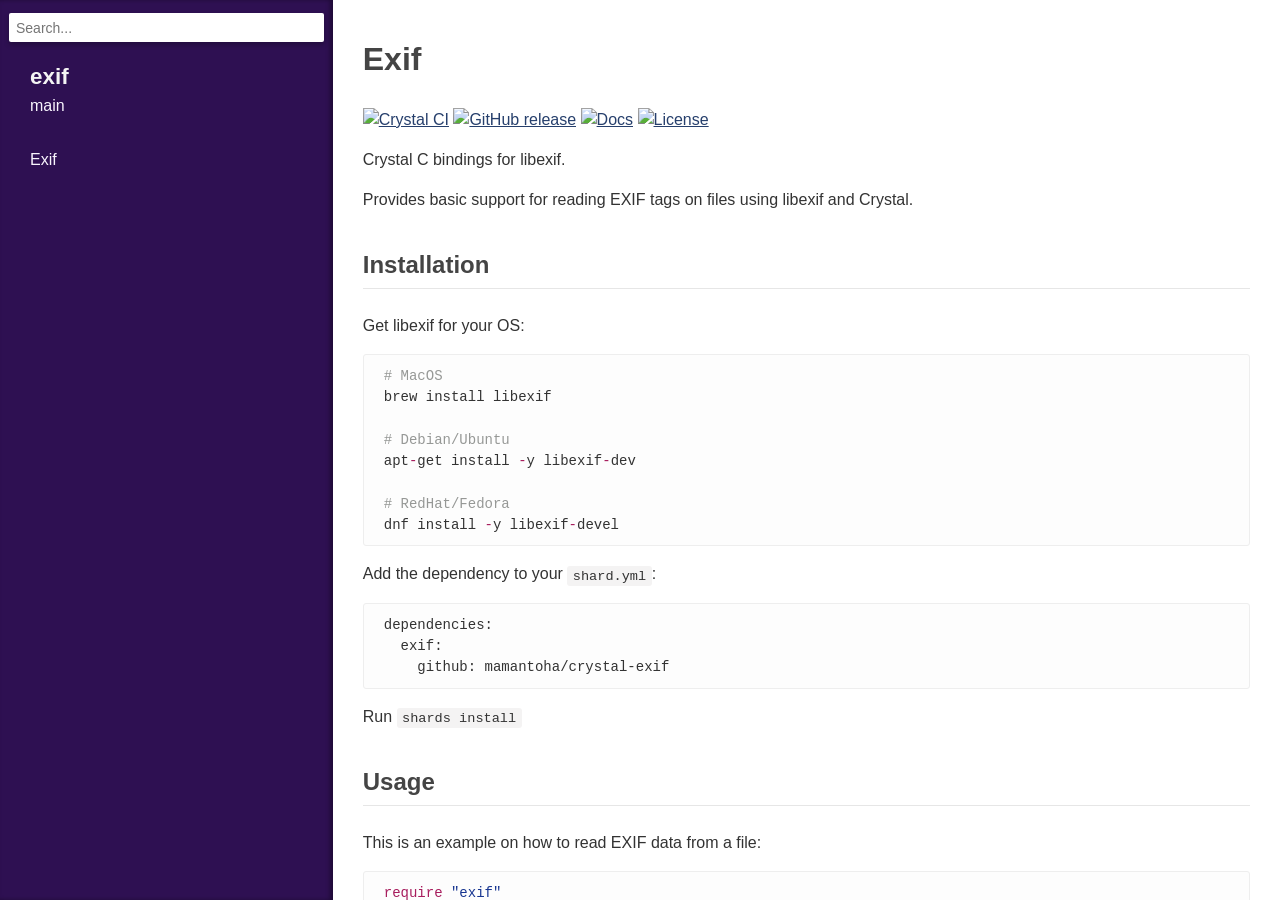
==== index.html @ 5e1f8dce "Deploy to GitHub pages" ====
<!DOCTYPE html>
<html lang="en">
<head>
  <meta charset="utf-8" />
<meta http-equiv="X-UA-Compatible" content="IE=edge">
<meta name="generator" content="Crystal Docs 1.4.1">
<meta name="crystal_docs.project_version" content="main">
<meta name="crystal_docs.project_name" content="exif">



<link href="css/style.css" rel="stylesheet" type="text/css" />
<script type="text/javascript" src="js/doc.js"></script>

  <meta name="repository-name" content="exif">
  <title>exif main</title>
  <script type="text/javascript">
  CrystalDocs.base_path = "";
  </script>
</head>
<body>

<svg class="hidden">
  <symbol id="octicon-link" viewBox="0 0 16 16">
    <path fill-rule="evenodd" d="M4 9h1v1H4c-1.5 0-3-1.69-3-3.5S2.55 3 4 3h4c1.45 0 3 1.69 3 3.5 0 1.41-.91 2.72-2 3.25V8.59c.58-.45 1-1.27 1-2.09C10 5.22 8.98 4 8 4H4c-.98 0-2 1.22-2 2.5S3 9 4 9zm9-3h-1v1h1c1 0 2 1.22 2 2.5S13.98 12 13 12H9c-.98 0-2-1.22-2-2.5 0-.83.42-1.64 1-2.09V6.25c-1.09.53-2 1.84-2 3.25C6 11.31 7.55 13 9 13h4c1.45 0 3-1.69 3-3.5S14.5 6 13 6z"></path>
  </symbol>
</svg>
<div class="sidebar">
  <div class="sidebar-header">
    <div class="search-box">
      <input type="search" class="search-input" placeholder="Search..." spellcheck="false" aria-label="Search">
    </div>

    <div class="project-summary">
      <h1 class="project-name">
        <a href="index.html">
          exif
        </a>
      </h1>

      <span class="project-version">
        main
      </span>
    </div>
  </div>

  <div class="search-results hidden">
    <ul class="search-list"></ul>
  </div>

  <div class="types-list">
    <ul>
  
  <li class=" " data-id="exif/Exif" data-name="exif">
      <a href="Exif.html">Exif</a>
      
    </li>
  
</ul>

  </div>
</div>


<div class="main-content">
<h1><a id="exif" class="anchor" href="#exif">  <svg class="octicon-link" aria-hidden="true">
    <use href="#octicon-link"/>
  </svg>
</a>Exif</h1>
<p><a href="https://github.com/mamantoha/crystal-exif/actions/workflows/crystal.yml"><img src="https://github.com/mamantoha/crystal-exif/actions/workflows/crystal.yml/badge.svg" alt="Crystal CI" /></a>
<a href="https://github.com/mamantoha/crystal-exif/releases"><img src="https://img.shields.io/github/release/mamantoha/crystal-exif.svg" alt="GitHub release" /></a>
<a href="https://mamantoha.github.io/crystal-exif/"><img src="https://img.shields.io/badge/docs-available-brightgreen.svg" alt="Docs" /></a>
<a href="https://github.com/mamantoha/crystal-exif/blob/master/LICENSE"><img src="https://img.shields.io/github/license/mamantoha/crystal-exif.svg" alt="License" /></a></p>
<p>Crystal C bindings for libexif.</p>
<p>Provides basic support for reading EXIF tags on files using libexif and Crystal.</p>
<h2><a id="installation" class="anchor" href="#installation">
  <svg class="octicon-link" aria-hidden="true">
    <use href="#octicon-link"/>
  </svg>
</a>Installation</h2>
<p>Get libexif for your OS:</p>
<pre><code class="language-crystal"><span class="c"># MacOS</span>
brew install libexif

<span class="c"># Debian/Ubuntu</span>
apt<span class="o">-</span>get install <span class="o">-</span>y libexif<span class="o">-</span>dev

<span class="c"># RedHat/Fedora</span>
dnf install <span class="o">-</span>y libexif<span class="o">-</span>devel</code></pre>
<p>Add the dependency to your <code>shard.yml</code>:</p>
<pre><code class="language-yaml">dependencies:
  exif:
    github: mamantoha/crystal-exif</code></pre>
<p>Run <code>shards install</code></p>
<h2><a id="usage" class="anchor" href="#usage">
  <svg class="octicon-link" aria-hidden="true">
    <use href="#octicon-link"/>
  </svg>
</a>Usage</h2>
<p>This is an example on how to read EXIF data from a file:</p>
<pre><code class="language-crystal"><span class="k">require</span> <span class="s">&quot;exif&quot;</span></code></pre>
<p><img src="https://raw.githubusercontent.com/mamantoha/crystal-exif/main/spec/fixtures/metadata_test.jpg" alt="metadata_test.jpg" /></p>
<p>The image is taken from <a href="https://github.com/ianare/exif-samples">exif-samples</a> repository.</p>
<h3><a id="load-exif-data-from-a-jpeg-file" class="anchor" href="#load-exif-data-from-a-jpeg-file">
  <svg class="octicon-link" aria-hidden="true">
    <use href="#octicon-link"/>
  </svg>
</a>Load EXIF data from a JPEG file</h3>
<pre><code class="language-crystal">file <span class="o">=</span> <span class="t">File</span>.open(<span class="s">&quot;metadata_test.jpg&quot;</span>)
exif <span class="o">=</span> <span class="t">Exif</span>.<span class="k">new</span>(file)
exif.data</code></pre>
<pre><code class="language-crystal">{<span class="s">&quot;compression&quot;</span> =&gt; <span class="s">&quot;JPEG compression&quot;</span>,
 <span class="s">&quot;image_description&quot;</span> =&gt; <span class="s">&quot;&quot;</span>,
 <span class="s">&quot;make&quot;</span> =&gt; <span class="s">&quot;NIKON&quot;</span>,
 <span class="s">&quot;model&quot;</span> =&gt; <span class="s">&quot;COOLPIX P6000&quot;</span>,
 <span class="s">&quot;orientation&quot;</span> =&gt; <span class="s">&quot;Top-left&quot;</span>,
 <span class="s">&quot;x_resolution&quot;</span> =&gt; <span class="s">&quot;300&quot;</span>,
 <span class="s">&quot;y_resolution&quot;</span> =&gt; <span class="s">&quot;300&quot;</span>,
 <span class="s">&quot;resolution_unit&quot;</span> =&gt; <span class="s">&quot;Inch&quot;</span>,
 <span class="s">&quot;software&quot;</span> =&gt; <span class="s">&quot;Nikon Transfer 1.1 W&quot;</span>,
 <span class="s">&quot;date_time&quot;</span> =&gt; <span class="s">&quot;2008:11:01 21:15:07&quot;</span>,
 <span class="s">&quot;ycbcr_positioning&quot;</span> =&gt; <span class="s">&quot;Centered&quot;</span>,
 <span class="s">&quot;exposure_time&quot;</span> =&gt; <span class="s">&quot;1/75 sec.&quot;</span>,
 <span class="s">&quot;fnumber&quot;</span> =&gt; <span class="s">&quot;f/5.9&quot;</span>,
 <span class="s">&quot;exposure_program&quot;</span> =&gt; <span class="s">&quot;Normal program&quot;</span>,
 <span class="s">&quot;iso_speed_ratings&quot;</span> =&gt; <span class="s">&quot;64&quot;</span>,
 <span class="s">&quot;exif_version&quot;</span> =&gt; <span class="s">&quot;Exif Version 2.2&quot;</span>,
 <span class="s">&quot;date_time_original&quot;</span> =&gt; <span class="s">&quot;2008:10:22 16:28:39&quot;</span>,
 <span class="s">&quot;date_time_digitized&quot;</span> =&gt; <span class="s">&quot;2008:10:22 16:28:39&quot;</span>,
 <span class="s">&quot;components_configuration&quot;</span> =&gt; <span class="s">&quot;Y Cb Cr -&quot;</span>,
 <span class="s">&quot;exposure_bias_value&quot;</span> =&gt; <span class="s">&quot;0.00 EV&quot;</span>,
 <span class="s">&quot;max_aperture_value&quot;</span> =&gt; <span class="s">&quot;2.90 EV (f/2.7)&quot;</span>,
 <span class="s">&quot;metering_mode&quot;</span> =&gt; <span class="s">&quot;Pattern&quot;</span>,
 <span class="s">&quot;light_source&quot;</span> =&gt; <span class="s">&quot;Unknown&quot;</span>,
 <span class="s">&quot;flash&quot;</span> =&gt; <span class="s">&quot;Flash did not fire, compulsory flash mode&quot;</span>,
 <span class="s">&quot;focal_length&quot;</span> =&gt; <span class="s">&quot;24.0 mm&quot;</span>,
 <span class="s">&quot;maker_note&quot;</span> =&gt; <span class="s">&quot;3298 bytes undefined data&quot;</span>,
 <span class="s">&quot;user_comment&quot;</span> =&gt; <span class="s">&quot;&quot;</span>,
 <span class="s">&quot;flash_pix_version&quot;</span> =&gt; <span class="s">&quot;FlashPix Version 1.0&quot;</span>,
 <span class="s">&quot;color_space&quot;</span> =&gt; <span class="s">&quot;sRGB&quot;</span>,
 <span class="s">&quot;pixel_x_dimension&quot;</span> =&gt; <span class="s">&quot;640&quot;</span>,
 <span class="s">&quot;pixel_y_dimension&quot;</span> =&gt; <span class="s">&quot;480&quot;</span>,
 <span class="s">&quot;file_source&quot;</span> =&gt; <span class="s">&quot;DSC&quot;</span>,
 <span class="s">&quot;scene_type&quot;</span> =&gt; <span class="s">&quot;Directly photographed&quot;</span>,
 <span class="s">&quot;custom_rendered&quot;</span> =&gt; <span class="s">&quot;Normal process&quot;</span>,
 <span class="s">&quot;exposure_mode&quot;</span> =&gt; <span class="s">&quot;Auto exposure&quot;</span>,
 <span class="s">&quot;white_balance&quot;</span> =&gt; <span class="s">&quot;Auto white balance&quot;</span>,
 <span class="s">&quot;digital_zoom_ratio&quot;</span> =&gt; <span class="s">&quot;0.00&quot;</span>,
 <span class="s">&quot;focal_length_in35_mm_film&quot;</span> =&gt; <span class="s">&quot;112&quot;</span>,
 <span class="s">&quot;scene_capture_type&quot;</span> =&gt; <span class="s">&quot;Standard&quot;</span>,
 <span class="s">&quot;gain_control&quot;</span> =&gt; <span class="s">&quot;Normal&quot;</span>,
 <span class="s">&quot;contrast&quot;</span> =&gt; <span class="s">&quot;Normal&quot;</span>,
 <span class="s">&quot;saturation&quot;</span> =&gt; <span class="s">&quot;Normal&quot;</span>,
 <span class="s">&quot;sharpness&quot;</span> =&gt; <span class="s">&quot;Normal&quot;</span>,
 <span class="s">&quot;subject_distance_range&quot;</span> =&gt; <span class="s">&quot;Unknown&quot;</span>,
 <span class="s">&quot;gps_latitude_ref&quot;</span> =&gt; <span class="s">&quot;N&quot;</span>,
 <span class="s">&quot;gps_latitude&quot;</span> =&gt; <span class="s">&quot;43, 28, 2.81400000&quot;</span>,
 <span class="s">&quot;gps_longitude_ref&quot;</span> =&gt; <span class="s">&quot;E&quot;</span>,
 <span class="s">&quot;gps_longitude&quot;</span> =&gt; <span class="s">&quot;11, 53, 6.45599999&quot;</span>,
 <span class="s">&quot;gp_altitude_ref&quot;</span> =&gt; <span class="s">&quot;Sea level&quot;</span>,
 <span class="s">&quot;gps_time_stamp&quot;</span> =&gt; <span class="s">&quot;14:27:07.24&quot;</span>,
 <span class="s">&quot;gps_satellites&quot;</span> =&gt; <span class="s">&quot;06&quot;</span>,
 <span class="s">&quot;gps_img_direction_ref&quot;</span> =&gt; <span class="s">&quot;&quot;</span>,
 <span class="s">&quot;gps_map_datum&quot;</span> =&gt; <span class="s">&quot;WGS-84&quot;</span>,
 <span class="s">&quot;gps_date_stamp&quot;</span> =&gt; <span class="s">&quot;2008:10:23&quot;</span>}</code></pre>
<h3><a id="return-an-exif-entry-for-the-given-tag" class="anchor" href="#return-an-exif-entry-for-the-given-tag">
  <svg class="octicon-link" aria-hidden="true">
    <use href="#octicon-link"/>
  </svg>
</a>Return an Exif entry for the given tag</h3>
<pre><code class="language-crystal">file <span class="o">=</span> <span class="t">File</span>.open(<span class="s">&quot;metadata_test.jpg&quot;</span>)
exif <span class="o">=</span> <span class="t">Exif</span>.<span class="k">new</span>(file)
exif.make <span class="c"># =&gt; &quot;NIKON&quot;</span>
exif.model <span class="c"># =&gt; &quot;COOLPIX P6000&quot;</span></code></pre>
<h3><a id="return-the-maker-note-data-out-of-the-exif-data" class="anchor" href="#return-the-maker-note-data-out-of-the-exif-data">
  <svg class="octicon-link" aria-hidden="true">
    <use href="#octicon-link"/>
  </svg>
</a>Return the MakerNote data out of the EXIF data</h3>
<pre><code class="language-crystal">file <span class="o">=</span> <span class="t">File</span>.open(<span class="s">&quot;metadata_test.jpg&quot;</span>)
exif <span class="o">=</span> <span class="t">Exif</span>.<span class="k">new</span>(file)
exif.mnote_data</code></pre>
<pre><code class="language-crystal">{<span class="s">&quot;Firmware&quot;</span> =&gt; <span class="s">&quot;0210&quot;</span>,
 <span class="s">&quot;ISO&quot;</span> =&gt; <span class="s">&quot;ISO 0&quot;</span>,
 <span class="s">&quot;ColorMode1&quot;</span> =&gt; <span class="s">&quot;COLOR&quot;</span>,
 <span class="s">&quot;Quality&quot;</span> =&gt; <span class="s">&quot;FINE&quot;</span>,
 <span class="s">&quot;WhiteBalance&quot;</span> =&gt; <span class="s">&quot;AUTO&quot;</span>,
 <span class="s">&quot;Sharpening&quot;</span> =&gt; <span class="s">&quot;NORMAL&quot;</span>,
 <span class="s">&quot;FocusMode&quot;</span> =&gt; <span class="s">&quot;AF-S&quot;</span>,
 <span class="s">&quot;FlashSetting&quot;</span> =&gt; <span class="s">&quot;&quot;</span>,
 <span class="s">&quot;ISOSelection&quot;</span> =&gt; <span class="s">&quot;AUTO&quot;</span>,
 <span class="s">&quot;FaceDetect&quot;</span> =&gt; <span class="s">&quot;8 bytes unknown data: 01004001f0000000&quot;</span>,
 <span class="s">&quot;ActiveDLighting&quot;</span> =&gt; <span class="s">&quot;0&quot;</span>,
 <span class="s">&quot;ImageAdjustment&quot;</span> =&gt; <span class="s">&quot;NORMAL&quot;</span>,
 <span class="s">&quot;ToneCompensation&quot;</span> =&gt; <span class="s">&quot;NORMAL&quot;</span>,
 <span class="s">&quot;Adapter&quot;</span> =&gt; <span class="s">&quot;OFF&quot;</span>,
 <span class="s">&quot;DigitalZoom&quot;</span> =&gt; <span class="s">&quot;1.000&quot;</span>,
 <span class="s">&quot;AFFocusPosition&quot;</span> =&gt; <span class="s">&quot;AF position: center&quot;</span>,
 <span class="s">&quot;ShotInfo&quot;</span> =&gt; <span class="s">&quot;18 bytes unknown data: 000000000e00000000000000000044430000&quot;</span>,
 <span class="s">&quot;Saturation&quot;</span> =&gt; <span class="s">&quot;0&quot;</span>,
 <span class="s">&quot;NoiseReduction,&quot;</span> =&gt; <span class="s">&quot;OFF&quot;</span>,
 <span class="s">&quot;RetouchHistory&quot;</span> =&gt; <span class="s">&quot;Invalid number of components (6, expected 1).&quot;</span>,
 <span class="s">&quot;Saturation2&quot;</span> =&gt; <span class="s">&quot;NORMAL&quot;</span>,
 <span class="s">&quot;CaptureEditorVer&quot;</span> =&gt; <span class="s">&quot;COOLPIX P6000V1.0&quot;</span>}</code></pre>
<h2><a id="development" class="anchor" href="#development">
  <svg class="octicon-link" aria-hidden="true">
    <use href="#octicon-link"/>
  </svg>
</a>Development</h2>
<pre><code class="language-crystal">crystal .<span class="s">/lib/</span>crystal_lib<span class="s">/src/</span>main.cr src<span class="s">/exif/</span>lib_exif.cr.<span class="k">in</span> <span class="o">&gt;</span> src<span class="s">/exif/</span>lib_exif.cr</code></pre>
<h2><a id="contributing" class="anchor" href="#contributing">
  <svg class="octicon-link" aria-hidden="true">
    <use href="#octicon-link"/>
  </svg>
</a>Contributing</h2>
<ol>
<li>Fork it (<a href="https://github.com/mamantoha/crystal-exif/fork">https://github.com/mamantoha/crystal-exif/fork</a>)</li>
<li>Create your feature branch (<code>git checkout -b my-new-feature</code>)</li>
<li>Commit your changes (<code>git commit -am 'Add some feature'</code>)</li>
<li>Push to the branch (<code>git push origin my-new-feature</code>)</li>
<li>Create a new Pull Request</li>
</ol>
<h2><a id="contributors" class="anchor" href="#contributors">
  <svg class="octicon-link" aria-hidden="true">
    <use href="#octicon-link"/>
  </svg>
</a>Contributors</h2>
<ul>
<li><a href="https://github.com/mamantoha">Anton Maminov</a> - creator and maintainer</li>
</ul>
</div>
</body>
</html>
---- css/style.css ----
html, body {
  background: #FFFFFF;
  position: relative;
  margin: 0;
  padding: 0;
  width: 100%;
  height: 100%;
  overflow: hidden;
}

body {
  font-family: "Avenir", "Tahoma", "Lucida Sans", "Lucida Grande", Verdana, Arial, sans-serif;
  color: #333;
  line-height: 1.5;
}

a {
  color: #263F6C;
}

a:visited {
  color: #112750;
}

h1, h2, h3, h4, h5, h6 {
  margin: 35px 0 25px;
  color: #444444;
}

h1.type-name {
  color: #47266E;
  margin: 20px 0 30px;
  background-color: #F8F8F8;
  padding: 10px 12px;
  border: 1px solid #EBEBEB;
  border-radius: 2px;
}

h2 {
  border-bottom: 1px solid #E6E6E6;
  padding-bottom: 5px;
}

body {
  display: flex;
}

.sidebar, .main-content {
  overflow: auto;
}

.sidebar {
  width: 30em;
  color: #F8F4FD;
  background-color: #2E1052;
  padding: 0 0 30px;
  box-shadow: inset -3px 0 4px rgba(0,0,0,.35);
  line-height: 1.2;
  z-index: 0;
}

.sidebar .search-box {
  padding: 13px 9px;
}

.sidebar input {
  display: block;
  box-sizing: border-box;
  margin: 0;
  padding: 5px;
  font: inherit;
  font-family: inherit;
  line-height: 1.2;
  width: 100%;
  border: 0;
  outline: 0;
  border-radius: 2px;
  box-shadow: 0px 3px 5px rgba(0,0,0,.25);
  transition: box-shadow .12s;
}

.sidebar input:focus {
  box-shadow: 0px 5px 6px rgba(0,0,0,.5);
}

.sidebar input::-webkit-input-placeholder { /* Chrome/Opera/Safari */
  color: #757575;
  font-size: 14px;
  text-indent: 2px;
}

.sidebar input::-moz-placeholder { /* Firefox 19+ */
  color: #757575;
  font-size: 14px;
  text-indent: 2px;
}

.sidebar input:-ms-input-placeholder { /* IE 10+ */
  color: #757575;
  font-size: 14px;
  text-indent: 2px;
}

.sidebar input:-moz-placeholder { /* Firefox 18- */
  color: #757575;
  font-size: 14px;
  text-indent: 2px;
}

.project-summary {
  padding: 9px 15px 30px 30px;
}

.project-name {
  font-size: 1.4rem;
  margin: 0;
  color: #f4f4f4;
  font-weight: 600;
}

.project-version {
  margin-top: 5px;
  display: inline-block;
  position: relative;
}

.project-version > form::after {
  position: absolute;
  right: 0;
  top: 0;
  content: "\25BC";
  font-size: .6em;
  line-height: 1.2rem;
  z-index: -1;
}

.project-versions-nav {
  cursor: pointer;
  margin: 0;
  padding: 0 .9em 0 0;
  border: none;
  -moz-appearance: none;
  -webkit-appearance: none;
  appearance: none;
  background-color: transparent;
  color: inherit;
  font-family: inherit;
  font-size: inherit;
  line-height: inherit;
}
.project-versions-nav:focus {
  outline: none;
}

.project-versions-nav > option {
  color: initial;
}

.sidebar ul {
  margin: 0;
  padding: 0;
  list-style: none outside;
}

.sidebar li {
  display: block;
  position: relative;
}

.types-list li.hide {
  display: none;
}

.sidebar a {
  text-decoration: none;
  color: inherit;
  transition: color .14s;
}
.types-list a {
  display: block;
  padding: 5px 15px 5px 30px;
}

.types-list {
  display: block;
}

.sidebar a:focus {
  outline: 1px solid #D1B7F1;
}

.types-list a {
  padding: 5px 15px 5px 30px;
}

.sidebar .current > a,
.sidebar a:hover {
  color: #866BA6;
}

.types-list li ul {
  overflow: hidden;
  height: 0;
  max-height: 0;
  transition: 1s ease-in-out;
}

.types-list li.parent {
  padding-left: 30px;
}

.types-list li.parent::before {
  box-sizing: border-box;
  content: "▼";
  display: block;
  width: 30px;
  height: 30px;
  position: absolute;
  top: 0;
  left: 0;
  text-align: center;
  color: white;
  font-size: 8px;
  line-height: 30px;
  transform: rotateZ(-90deg);
  cursor: pointer;
  transition: .2s linear;
}


.types-list li.parent > a {
  padding-left: 0;
}

.types-list li.parent.open::before {
  transform: rotateZ(0);
}

.types-list li.open > ul {
  height: auto;
  max-height: 1000em;
}

.main-content {
  padding: 0 30px 30px 30px;
  width: 100%;
}

.kind {
  font-size: 60%;
  color: #866BA6;
}

.superclass-hierarchy {
  margin: -15px 0 30px 0;
  padding: 0;
  list-style: none outside;
  font-size: 80%;
}

.superclass-hierarchy .superclass {
  display: inline-block;
  margin: 0 7px 0 0;
  padding: 0;
}

.superclass-hierarchy .superclass + .superclass::before {
  content: "<";
  margin-right: 7px;
}

.other-types-list li {
  display: inline-block;
}

.other-types-list,
.list-summary {
  margin: 0 0 30px 0;
  padding: 0;
  list-style: none outside;
}

.entry-const {
  font-family: Menlo, Monaco, Consolas, 'Courier New', Courier, monospace;
}

.entry-const code {
  white-space: pre-wrap;
}

.entry-summary {
  padding-bottom: 4px;
}

.superclass-hierarchy .superclass a,
.other-type a,
.entry-summary .signature {
  padding: 4px 8px;
  margin-bottom: 4px;
  display: inline-block;
  background-color: #f8f8f8;
  color: #47266E;
  border: 1px solid #f0f0f0;
  text-decoration: none;
  border-radius: 3px;
  font-family: Menlo, Monaco, Consolas, 'Courier New', Courier, monospace;
  transition: background .15s, border-color .15s;
}

.superclass-hierarchy .superclass a:hover,
.other-type a:hover,
.entry-summary .signature:hover {
  background: #D5CAE3;
  border-color: #624288;
}

.entry-summary .summary {
  padding-left: 32px;
}

.entry-summary .summary p {
  margin: 12px 0 16px;
}

.entry-summary a {
  text-decoration: none;
}

.entry-detail {
  padding: 30px 0;
}

.entry-detail .signature {
  position: relative;
  padding: 5px 15px;
  margin-bottom: 10px;
  display: block;
  border-radius: 5px;
  background-color: #f8f8f8;
  color: #47266E;
  border: 1px solid #f0f0f0;
  font-family: Menlo, Monaco, Consolas, 'Courier New', Courier, monospace;
  transition: .2s ease-in-out;
}

.entry-detail:target .signature {
  background-color: #D5CAE3;
  border: 1px solid #624288;
}

.entry-detail .signature .method-permalink {
  position: absolute;
  top: 0;
  left: -35px;
  padding: 5px 15px;
  text-decoration: none;
  font-weight: bold;
  color: #624288;
  opacity: .4;
  transition: opacity .2s;
}

.entry-detail .signature .method-permalink:hover {
  opacity: 1;
}

.entry-detail:target .signature .method-permalink {
  opacity: 1;
}

.methods-inherited {
  padding-right: 10%;
  line-height: 1.5em;
}

.methods-inherited h3 {
  margin-bottom: 4px;
}

.methods-inherited a {
  display: inline-block;
  text-decoration: none;
  color: #47266E;
}

.methods-inherited a:hover {
  text-decoration: underline;
  color: #6C518B;
}

.methods-inherited .tooltip>span {
  background: #D5CAE3;
  padding: 4px 8px;
  border-radius: 3px;
  margin: -4px -8px;
}

.methods-inherited .tooltip * {
  color: #47266E;
}

pre {
  padding: 10px 20px;
  margin-top: 4px;
  border-radius: 3px;
  line-height: 1.45;
  overflow: auto;
  color: #333;
  background: #fdfdfd;
  font-size: 14px;
  border: 1px solid #eee;
}

code {
  font-family: Menlo, Monaco, Consolas, 'Courier New', Courier, monospace;
}

:not(pre) > code {
  background-color: rgba(40,35,30,0.05);
  padding: 0.2em 0.4em;
  font-size: 85%;
  border-radius: 3px;
}

span.flag {
  padding: 2px 4px 1px;
  border-radius: 3px;
  margin-right: 3px;
  font-size: 11px;
  border: 1px solid transparent;
}

span.flag.orange {
  background-color: #EE8737;
  color: #FCEBDD;
  border-color: #EB7317;
}

span.flag.yellow {
  background-color: #E4B91C;
  color: #FCF8E8;
  border-color: #B69115;
}

span.flag.green {
  background-color: #469C14;
  color: #E2F9D3;
  border-color: #34700E;
}

span.flag.red {
  background-color: #BF1919;
  color: #F9ECEC;
  border-color: #822C2C;
}

span.flag.purple {
  background-color: #2E1052;
  color: #ECE1F9;
  border-color: #1F0B37;
}

span.flag.lime {
  background-color: #a3ff00;
  color: #222222;
  border-color: #00ff1e;
}

.tooltip>span {
  position: absolute;
  opacity: 0;
  display: none;
  pointer-events: none;
}

.tooltip:hover>span {
  display: inline-block;
  opacity: 1;
}

.c {
  color: #969896;
}

.n {
  color: #0086b3;
}

.t {
  color: #0086b3;
}

.s {
  color: #183691;
}

.i {
  color: #7f5030;
}

.k {
  color: #a71d5d;
}

.o {
  color: #a71d5d;
}

.m {
  color: #795da3;
}

.hidden {
  display: none;
}
.search-results {
  font-size: 90%;
  line-height: 1.3;
}

.search-results mark {
  color: inherit;
  background: transparent;
  font-weight: bold;
}
.search-result {
  padding: 5px 8px 5px 5px;
  cursor: pointer;
  border-left: 5px solid transparent;
  transform: translateX(-3px);
  transition: all .2s, background-color 0s, border .02s;
  min-height: 3.2em;
}
.search-result.current {
  border-left-color: #ddd;
  background-color: rgba(200,200,200,0.4);
  transform: translateX(0);
  transition: all .2s, background-color .5s, border 0s;
}
.search-result.current:hover,
.search-result.current:focus {
  border-left-color: #866BA6;
}
.search-result:not(.current):nth-child(2n) {
  background-color: rgba(255,255,255,.06);
}
.search-result__title {
  font-size: 105%;
  word-break: break-all;
  line-height: 1.1;
  padding: 3px 0;
}
.search-result__title strong {
  font-weight: normal;
}
.search-results .search-result__title > a {
  padding: 0;
  display: block;
}
.search-result__title > a > .args {
  color: #dddddd;
  font-weight: 300;
  transition: inherit;
  font-size: 88%;
  line-height: 1.2;
  letter-spacing: -.02em;
}
.search-result__title > a > .args * {
  color: inherit;
}

.search-result a,
.search-result a:hover {
  color: inherit;
}
.search-result:not(.current):hover .search-result__title > a,
.search-result:not(.current):focus .search-result__title > a,
.search-result__title > a:focus {
  color: #866BA6;
}
.search-result:not(.current):hover .args,
.search-result:not(.current):focus .args {
  color: #6a5a7d;
}

.search-result__type {
  color: #e8e8e8;
  font-weight: 300;
}
.search-result__doc {
  color: #bbbbbb;
  font-size: 90%;
}
.search-result__doc p {
  margin: 0;
  text-overflow: ellipsis;
  display: -webkit-box;
  -webkit-box-orient: vertical;
  -webkit-line-clamp: 2;
  overflow: hidden;
  line-height: 1.2em;
  max-height: 2.4em;
}

.js-modal-visible .modal-background {
  display: flex;
}
.main-content {
  position: relative;
}
.modal-background {
  position: absolute;
  display: none;
  height: 100%;
  width: 100%;
  background: rgba(120,120,120,.4);
  z-index: 100;
  align-items: center;
  justify-content: center;
}
.usage-modal {
  max-width: 90%;
  background: #fff;
  border: 2px solid #ccc;
  border-radius: 9px;
  padding: 5px 15px 20px;
  min-width: 50%;
  color: #555;
  position: relative;
  transform: scale(.5);
  transition: transform 200ms;
}
.js-modal-visible .usage-modal {
  transform: scale(1);
}
.usage-modal > .close-button {
  position: absolute;
  right: 15px;
  top: 8px;
  color: #aaa;
  font-size: 27px;
  cursor: pointer;
}
.usage-modal > .close-button:hover {
  text-shadow: 2px 2px 2px #ccc;
  color: #999;
}
.modal-title {
  margin: 0;
  text-align: center;
  font-weight: normal;
  color: #666;
  border-bottom: 2px solid #ddd;
  padding: 10px;
}
.usage-list {
  padding: 0;
  margin: 13px;
}
.usage-list > li {
  padding: 5px 2px;
  overflow: auto;
  padding-left: 100px;
  min-width: 12em;
}
.usage-modal kbd {
  background: #eee;
  border: 1px solid #ccc;
  border-bottom-width: 2px;
  border-radius: 3px;
  padding: 3px 8px;
  font-family: monospace;
  margin-right: 2px;
  display: inline-block;
}
.usage-key {
  float: left;
  clear: left;
  margin-left: -100px;
  margin-right: 12px;
}
.doc-inherited {
  font-weight: bold;
}

.anchor {
  float: left;
  padding-right: 4px;
  margin-left: -20px;
}

.main-content .anchor .octicon-link {
  width: 16px;
  height: 16px;
}

.main-content .anchor:focus {
  outline: none
}

.main-content h1:hover .anchor,
.main-content h2:hover .anchor,
.main-content h3:hover .anchor,
.main-content h4:hover .anchor,
.main-content h5:hover .anchor,
.main-content h6:hover .anchor {
  text-decoration: none
}

.main-content h1 .octicon-link,
.main-content h2 .octicon-link,
.main-content h3 .octicon-link,
.main-content h4 .octicon-link,
.main-content h5 .octicon-link,
.main-content h6 .octicon-link {
  visibility: hidden
}

.main-content h1:hover .anchor .octicon-link,
.main-content h2:hover .anchor .octicon-link,
.main-content h3:hover .anchor .octicon-link,
.main-content h4:hover .anchor .octicon-link,
.main-content h5:hover .anchor .octicon-link,
.main-content h6:hover .anchor .octicon-link {
  visibility: visible
}
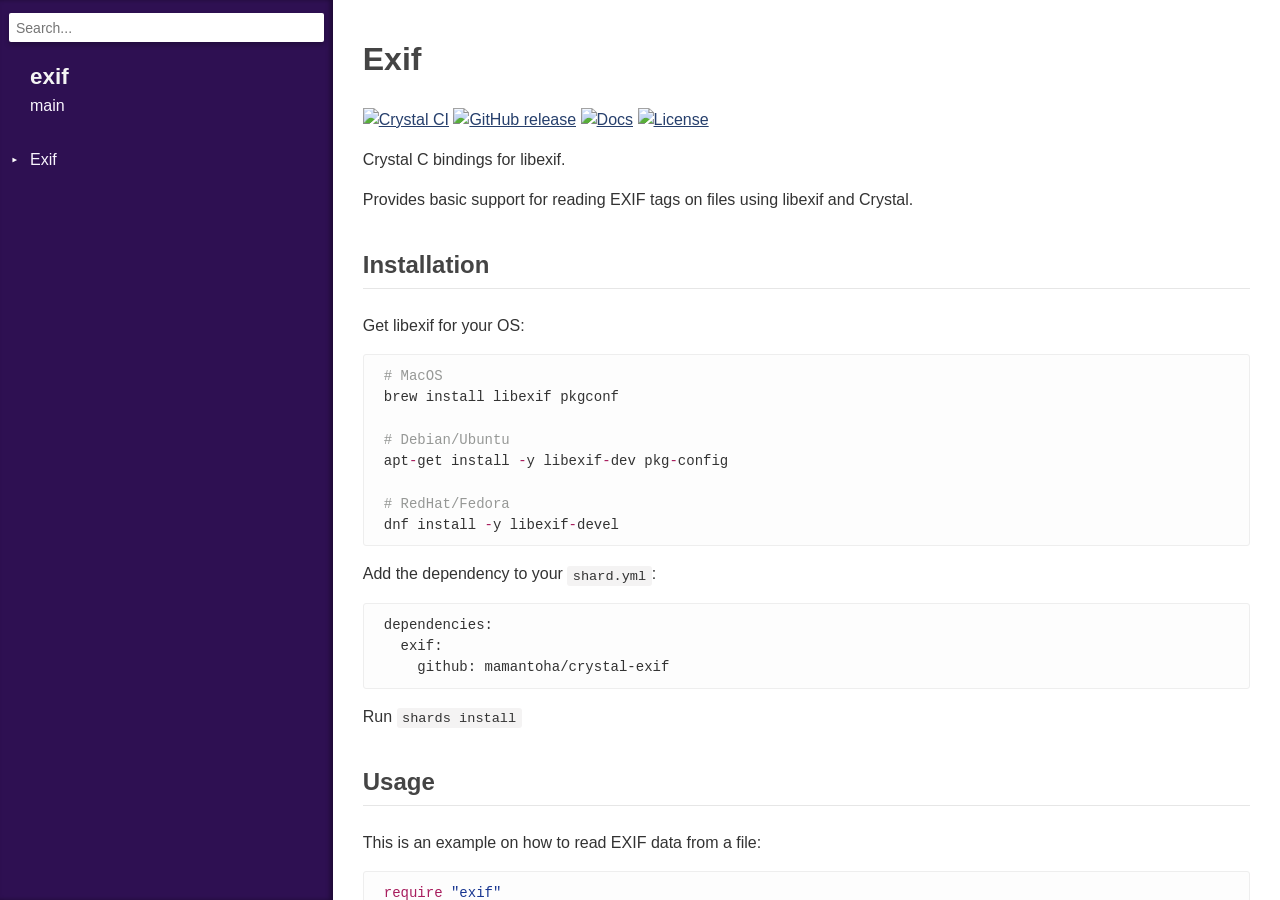
==== commit 7153058f: "Deploy to GitHub pages" ====
--- a/index.html
+++ b/index.html
@@ -3,7 +3,8 @@
 <head>
   <meta charset="utf-8" />
 <meta http-equiv="X-UA-Compatible" content="IE=edge">
-<meta name="generator" content="Crystal Docs 1.4.1">
+<meta name="viewport" content="width=device-width, initial-scale=1.0">
+<meta name="generator" content="Crystal Docs 1.21.0">
 <meta name="crystal_docs.project_version" content="main">
 <meta name="crystal_docs.project_name" content="exif">
 
@@ -22,9 +23,14 @@
 
 <svg class="hidden">
   <symbol id="octicon-link" viewBox="0 0 16 16">
-    <path fill-rule="evenodd" d="M4 9h1v1H4c-1.5 0-3-1.69-3-3.5S2.55 3 4 3h4c1.45 0 3 1.69 3 3.5 0 1.41-.91 2.72-2 3.25V8.59c.58-.45 1-1.27 1-2.09C10 5.22 8.98 4 8 4H4c-.98 0-2 1.22-2 2.5S3 9 4 9zm9-3h-1v1h1c1 0 2 1.22 2 2.5S13.98 12 13 12H9c-.98 0-2-1.22-2-2.5 0-.83.42-1.64 1-2.09V6.25c-1.09.53-2 1.84-2 3.25C6 11.31 7.55 13 9 13h4c1.45 0 3-1.69 3-3.5S14.5 6 13 6z"></path>
+    <path fill="currentColor" fill-rule="evenodd" d="M4 9h1v1H4c-1.5 0-3-1.69-3-3.5S2.55 3 4 3h4c1.45 0 3 1.69 3 3.5 0 1.41-.91 2.72-2 3.25V8.59c.58-.45 1-1.27 1-2.09C10 5.22 8.98 4 8 4H4c-.98 0-2 1.22-2 2.5S3 9 4 9zm9-3h-1v1h1c1 0 2 1.22 2 2.5S13.98 12 13 12H9c-.98 0-2-1.22-2-2.5 0-.83.42-1.64 1-2.09V6.25c-1.09.53-2 1.84-2 3.25C6 11.31 7.55 13 9 13h4c1.45 0 3-1.69 3-3.5S14.5 6 13 6z"></path>
   </symbol>
 </svg>
+<input type="checkbox" id="sidebar-btn">
+<label for="sidebar-btn" id="sidebar-btn-label">
+  <svg class="open" xmlns="http://www.w3.org/2000/svg" height="2em" width="2em" viewBox="0 0 512 512"><title>Open Sidebar</title><path fill="currentColor" d="M80 96v64h352V96H80zm0 112v64h352v-64H80zm0 112v64h352v-64H80z"></path></svg>
+  <svg class="close" xmlns="http://www.w3.org/2000/svg" width="2em" height="2em" viewBox="0 0 512 512"><title>Close Sidebar</title><path fill="currentColor" d="m118.6 73.4-45.2 45.2L210.7 256 73.4 393.4l45.2 45.2L256 301.3l137.4 137.3 45.2-45.2L301.3 256l137.3-137.4-45.2-45.2L256 210.7Z"></path></svg>
+</label>
 <div class="sidebar">
   <div class="sidebar-header">
     <div class="search-box">
@@ -51,8 +57,23 @@
   <div class="types-list">
     <ul>
   
-  <li class=" " data-id="exif/Exif" data-name="exif">
+  <li class="parent " data-id="exif/Exif" data-name="exif">
       <a href="Exif.html">Exif</a>
+      
+        <ul>
+  
+  <li class=" " data-id="exif/Exif/Entry" data-name="exif::entry">
+      <a href="Exif/Entry.html">Entry</a>
+      
+    </li>
+  
+  <li class=" " data-id="exif/Exif/Error" data-name="exif::error">
+      <a href="Exif/Error.html">Error</a>
+      
+    </li>
+  
+</ul>
+
       
     </li>
   
@@ -80,10 +101,10 @@
 </a>Installation</h2>
 <p>Get libexif for your OS:</p>
 <pre><code class="language-crystal"><span class="c"># MacOS</span>
-brew install libexif
+brew install libexif pkgconf
 
 <span class="c"># Debian/Ubuntu</span>
-apt<span class="o">-</span>get install <span class="o">-</span>y libexif<span class="o">-</span>dev
+apt<span class="o">-</span>get install <span class="o">-</span>y libexif<span class="o">-</span>dev pkg<span class="o">-</span>config
 
 <span class="c"># RedHat/Fedora</span>
 dnf install <span class="o">-</span>y libexif<span class="o">-</span>devel</code></pre>
@@ -107,107 +128,134 @@
   </svg>
 </a>Load EXIF data from a JPEG file</h3>
 <pre><code class="language-crystal">file <span class="o">=</span> <span class="t">File</span>.open(<span class="s">&quot;metadata_test.jpg&quot;</span>)
-exif <span class="o">=</span> <span class="t">Exif</span>.<span class="k">new</span>(file)
+exif <span class="o">=</span> <span class="t">Exif</span>.new(file)
 exif.data</code></pre>
-<pre><code class="language-crystal">{<span class="s">&quot;compression&quot;</span> =&gt; <span class="s">&quot;JPEG compression&quot;</span>,
- <span class="s">&quot;image_description&quot;</span> =&gt; <span class="s">&quot;&quot;</span>,
- <span class="s">&quot;make&quot;</span> =&gt; <span class="s">&quot;NIKON&quot;</span>,
- <span class="s">&quot;model&quot;</span> =&gt; <span class="s">&quot;COOLPIX P6000&quot;</span>,
- <span class="s">&quot;orientation&quot;</span> =&gt; <span class="s">&quot;Top-left&quot;</span>,
- <span class="s">&quot;x_resolution&quot;</span> =&gt; <span class="s">&quot;300&quot;</span>,
- <span class="s">&quot;y_resolution&quot;</span> =&gt; <span class="s">&quot;300&quot;</span>,
- <span class="s">&quot;resolution_unit&quot;</span> =&gt; <span class="s">&quot;Inch&quot;</span>,
- <span class="s">&quot;software&quot;</span> =&gt; <span class="s">&quot;Nikon Transfer 1.1 W&quot;</span>,
- <span class="s">&quot;date_time&quot;</span> =&gt; <span class="s">&quot;2008:11:01 21:15:07&quot;</span>,
- <span class="s">&quot;ycbcr_positioning&quot;</span> =&gt; <span class="s">&quot;Centered&quot;</span>,
- <span class="s">&quot;exposure_time&quot;</span> =&gt; <span class="s">&quot;1/75 sec.&quot;</span>,
- <span class="s">&quot;fnumber&quot;</span> =&gt; <span class="s">&quot;f/5.9&quot;</span>,
- <span class="s">&quot;exposure_program&quot;</span> =&gt; <span class="s">&quot;Normal program&quot;</span>,
- <span class="s">&quot;iso_speed_ratings&quot;</span> =&gt; <span class="s">&quot;64&quot;</span>,
- <span class="s">&quot;exif_version&quot;</span> =&gt; <span class="s">&quot;Exif Version 2.2&quot;</span>,
- <span class="s">&quot;date_time_original&quot;</span> =&gt; <span class="s">&quot;2008:10:22 16:28:39&quot;</span>,
- <span class="s">&quot;date_time_digitized&quot;</span> =&gt; <span class="s">&quot;2008:10:22 16:28:39&quot;</span>,
- <span class="s">&quot;components_configuration&quot;</span> =&gt; <span class="s">&quot;Y Cb Cr -&quot;</span>,
- <span class="s">&quot;exposure_bias_value&quot;</span> =&gt; <span class="s">&quot;0.00 EV&quot;</span>,
- <span class="s">&quot;max_aperture_value&quot;</span> =&gt; <span class="s">&quot;2.90 EV (f/2.7)&quot;</span>,
- <span class="s">&quot;metering_mode&quot;</span> =&gt; <span class="s">&quot;Pattern&quot;</span>,
- <span class="s">&quot;light_source&quot;</span> =&gt; <span class="s">&quot;Unknown&quot;</span>,
- <span class="s">&quot;flash&quot;</span> =&gt; <span class="s">&quot;Flash did not fire, compulsory flash mode&quot;</span>,
- <span class="s">&quot;focal_length&quot;</span> =&gt; <span class="s">&quot;24.0 mm&quot;</span>,
- <span class="s">&quot;maker_note&quot;</span> =&gt; <span class="s">&quot;3298 bytes undefined data&quot;</span>,
- <span class="s">&quot;user_comment&quot;</span> =&gt; <span class="s">&quot;&quot;</span>,
- <span class="s">&quot;flash_pix_version&quot;</span> =&gt; <span class="s">&quot;FlashPix Version 1.0&quot;</span>,
- <span class="s">&quot;color_space&quot;</span> =&gt; <span class="s">&quot;sRGB&quot;</span>,
- <span class="s">&quot;pixel_x_dimension&quot;</span> =&gt; <span class="s">&quot;640&quot;</span>,
- <span class="s">&quot;pixel_y_dimension&quot;</span> =&gt; <span class="s">&quot;480&quot;</span>,
- <span class="s">&quot;file_source&quot;</span> =&gt; <span class="s">&quot;DSC&quot;</span>,
- <span class="s">&quot;scene_type&quot;</span> =&gt; <span class="s">&quot;Directly photographed&quot;</span>,
- <span class="s">&quot;custom_rendered&quot;</span> =&gt; <span class="s">&quot;Normal process&quot;</span>,
- <span class="s">&quot;exposure_mode&quot;</span> =&gt; <span class="s">&quot;Auto exposure&quot;</span>,
- <span class="s">&quot;white_balance&quot;</span> =&gt; <span class="s">&quot;Auto white balance&quot;</span>,
- <span class="s">&quot;digital_zoom_ratio&quot;</span> =&gt; <span class="s">&quot;0.00&quot;</span>,
- <span class="s">&quot;focal_length_in35_mm_film&quot;</span> =&gt; <span class="s">&quot;112&quot;</span>,
- <span class="s">&quot;scene_capture_type&quot;</span> =&gt; <span class="s">&quot;Standard&quot;</span>,
- <span class="s">&quot;gain_control&quot;</span> =&gt; <span class="s">&quot;Normal&quot;</span>,
- <span class="s">&quot;contrast&quot;</span> =&gt; <span class="s">&quot;Normal&quot;</span>,
- <span class="s">&quot;saturation&quot;</span> =&gt; <span class="s">&quot;Normal&quot;</span>,
- <span class="s">&quot;sharpness&quot;</span> =&gt; <span class="s">&quot;Normal&quot;</span>,
- <span class="s">&quot;subject_distance_range&quot;</span> =&gt; <span class="s">&quot;Unknown&quot;</span>,
- <span class="s">&quot;gps_latitude_ref&quot;</span> =&gt; <span class="s">&quot;N&quot;</span>,
- <span class="s">&quot;gps_latitude&quot;</span> =&gt; <span class="s">&quot;43, 28, 2.81400000&quot;</span>,
- <span class="s">&quot;gps_longitude_ref&quot;</span> =&gt; <span class="s">&quot;E&quot;</span>,
- <span class="s">&quot;gps_longitude&quot;</span> =&gt; <span class="s">&quot;11, 53, 6.45599999&quot;</span>,
- <span class="s">&quot;gp_altitude_ref&quot;</span> =&gt; <span class="s">&quot;Sea level&quot;</span>,
- <span class="s">&quot;gps_time_stamp&quot;</span> =&gt; <span class="s">&quot;14:27:07.24&quot;</span>,
- <span class="s">&quot;gps_satellites&quot;</span> =&gt; <span class="s">&quot;06&quot;</span>,
- <span class="s">&quot;gps_img_direction_ref&quot;</span> =&gt; <span class="s">&quot;&quot;</span>,
- <span class="s">&quot;gps_map_datum&quot;</span> =&gt; <span class="s">&quot;WGS-84&quot;</span>,
- <span class="s">&quot;gps_date_stamp&quot;</span> =&gt; <span class="s">&quot;2008:10:23&quot;</span>}</code></pre>
+<p>EXIF data can also be read from memory or any <code>IO</code>:</p>
+<pre><code class="language-crystal">exif <span class="o">=</span> <span class="t">Exif</span>.new(image_bytes)
+exif <span class="o">=</span> <span class="t">Exif</span>.new(io)</code></pre>
+<pre><code class="language-crystal">{<span class="s">&quot;compression&quot;</span> <span class="o">=&gt;</span> <span class="s">&quot;JPEG compression&quot;</span>,
+ <span class="s">&quot;image_description&quot;</span> <span class="o">=&gt;</span> <span class="s">&quot;&quot;</span>,
+ <span class="s">&quot;make&quot;</span> <span class="o">=&gt;</span> <span class="s">&quot;NIKON&quot;</span>,
+ <span class="s">&quot;model&quot;</span> <span class="o">=&gt;</span> <span class="s">&quot;COOLPIX P6000&quot;</span>,
+ <span class="s">&quot;orientation&quot;</span> <span class="o">=&gt;</span> <span class="s">&quot;Top-left&quot;</span>,
+ <span class="s">&quot;x_resolution&quot;</span> <span class="o">=&gt;</span> <span class="s">&quot;300&quot;</span>,
+ <span class="s">&quot;y_resolution&quot;</span> <span class="o">=&gt;</span> <span class="s">&quot;300&quot;</span>,
+ <span class="s">&quot;resolution_unit&quot;</span> <span class="o">=&gt;</span> <span class="s">&quot;Inch&quot;</span>,
+ <span class="s">&quot;software&quot;</span> <span class="o">=&gt;</span> <span class="s">&quot;Nikon Transfer 1.1 W&quot;</span>,
+ <span class="s">&quot;date_time&quot;</span> <span class="o">=&gt;</span> <span class="s">&quot;2008:11:01 21:15:07&quot;</span>,
+ <span class="s">&quot;ycbcr_positioning&quot;</span> <span class="o">=&gt;</span> <span class="s">&quot;Centered&quot;</span>,
+ <span class="s">&quot;exposure_time&quot;</span> <span class="o">=&gt;</span> <span class="s">&quot;1/75 sec.&quot;</span>,
+ <span class="s">&quot;fnumber&quot;</span> <span class="o">=&gt;</span> <span class="s">&quot;f/5.9&quot;</span>,
+ <span class="s">&quot;exposure_program&quot;</span> <span class="o">=&gt;</span> <span class="s">&quot;Normal program&quot;</span>,
+ <span class="s">&quot;iso_speed_ratings&quot;</span> <span class="o">=&gt;</span> <span class="s">&quot;64&quot;</span>,
+ <span class="s">&quot;exif_version&quot;</span> <span class="o">=&gt;</span> <span class="s">&quot;Exif Version 2.2&quot;</span>,
+ <span class="s">&quot;date_time_original&quot;</span> <span class="o">=&gt;</span> <span class="s">&quot;2008:10:22 16:28:39&quot;</span>,
+ <span class="s">&quot;date_time_digitized&quot;</span> <span class="o">=&gt;</span> <span class="s">&quot;2008:10:22 16:28:39&quot;</span>,
+ <span class="s">&quot;components_configuration&quot;</span> <span class="o">=&gt;</span> <span class="s">&quot;Y Cb Cr -&quot;</span>,
+ <span class="s">&quot;exposure_bias_value&quot;</span> <span class="o">=&gt;</span> <span class="s">&quot;0.00 EV&quot;</span>,
+ <span class="s">&quot;max_aperture_value&quot;</span> <span class="o">=&gt;</span> <span class="s">&quot;2.90 EV (f/2.7)&quot;</span>,
+ <span class="s">&quot;metering_mode&quot;</span> <span class="o">=&gt;</span> <span class="s">&quot;Pattern&quot;</span>,
+ <span class="s">&quot;light_source&quot;</span> <span class="o">=&gt;</span> <span class="s">&quot;Unknown&quot;</span>,
+ <span class="s">&quot;flash&quot;</span> <span class="o">=&gt;</span> <span class="s">&quot;Flash did not fire, compulsory flash mode&quot;</span>,
+ <span class="s">&quot;focal_length&quot;</span> <span class="o">=&gt;</span> <span class="s">&quot;24.0 mm&quot;</span>,
+ <span class="s">&quot;maker_note&quot;</span> <span class="o">=&gt;</span> <span class="s">&quot;3298 bytes undefined data&quot;</span>,
+ <span class="s">&quot;user_comment&quot;</span> <span class="o">=&gt;</span> <span class="s">&quot;&quot;</span>,
+ <span class="s">&quot;flash_pix_version&quot;</span> <span class="o">=&gt;</span> <span class="s">&quot;FlashPix Version 1.0&quot;</span>,
+ <span class="s">&quot;color_space&quot;</span> <span class="o">=&gt;</span> <span class="s">&quot;sRGB&quot;</span>,
+ <span class="s">&quot;pixel_x_dimension&quot;</span> <span class="o">=&gt;</span> <span class="s">&quot;640&quot;</span>,
+ <span class="s">&quot;pixel_y_dimension&quot;</span> <span class="o">=&gt;</span> <span class="s">&quot;480&quot;</span>,
+ <span class="s">&quot;file_source&quot;</span> <span class="o">=&gt;</span> <span class="s">&quot;DSC&quot;</span>,
+ <span class="s">&quot;scene_type&quot;</span> <span class="o">=&gt;</span> <span class="s">&quot;Directly photographed&quot;</span>,
+ <span class="s">&quot;custom_rendered&quot;</span> <span class="o">=&gt;</span> <span class="s">&quot;Normal process&quot;</span>,
+ <span class="s">&quot;exposure_mode&quot;</span> <span class="o">=&gt;</span> <span class="s">&quot;Auto exposure&quot;</span>,
+ <span class="s">&quot;white_balance&quot;</span> <span class="o">=&gt;</span> <span class="s">&quot;Auto white balance&quot;</span>,
+ <span class="s">&quot;digital_zoom_ratio&quot;</span> <span class="o">=&gt;</span> <span class="s">&quot;0.00&quot;</span>,
+ <span class="s">&quot;focal_length_in35_mm_film&quot;</span> <span class="o">=&gt;</span> <span class="s">&quot;112&quot;</span>,
+ <span class="s">&quot;scene_capture_type&quot;</span> <span class="o">=&gt;</span> <span class="s">&quot;Standard&quot;</span>,
+ <span class="s">&quot;gain_control&quot;</span> <span class="o">=&gt;</span> <span class="s">&quot;Normal&quot;</span>,
+ <span class="s">&quot;contrast&quot;</span> <span class="o">=&gt;</span> <span class="s">&quot;Normal&quot;</span>,
+ <span class="s">&quot;saturation&quot;</span> <span class="o">=&gt;</span> <span class="s">&quot;Normal&quot;</span>,
+ <span class="s">&quot;sharpness&quot;</span> <span class="o">=&gt;</span> <span class="s">&quot;Normal&quot;</span>,
+ <span class="s">&quot;subject_distance_range&quot;</span> <span class="o">=&gt;</span> <span class="s">&quot;Unknown&quot;</span>,
+ <span class="s">&quot;gps_latitude_ref&quot;</span> <span class="o">=&gt;</span> <span class="s">&quot;N&quot;</span>,
+ <span class="s">&quot;gps_latitude&quot;</span> <span class="o">=&gt;</span> <span class="s">&quot;43, 28, 2.81400000&quot;</span>,
+ <span class="s">&quot;gps_longitude_ref&quot;</span> <span class="o">=&gt;</span> <span class="s">&quot;E&quot;</span>,
+ <span class="s">&quot;gps_longitude&quot;</span> <span class="o">=&gt;</span> <span class="s">&quot;11, 53, 6.45599999&quot;</span>,
+ <span class="s">&quot;gps_altitude_ref&quot;</span> <span class="o">=&gt;</span> <span class="s">&quot;Sea level&quot;</span>,
+ <span class="s">&quot;gps_time_stamp&quot;</span> <span class="o">=&gt;</span> <span class="s">&quot;14:27:07.24&quot;</span>,
+ <span class="s">&quot;gps_satellites&quot;</span> <span class="o">=&gt;</span> <span class="s">&quot;06&quot;</span>,
+ <span class="s">&quot;gps_img_direction_ref&quot;</span> <span class="o">=&gt;</span> <span class="s">&quot;&quot;</span>,
+ <span class="s">&quot;gps_map_datum&quot;</span> <span class="o">=&gt;</span> <span class="s">&quot;WGS-84&quot;</span>,
+ <span class="s">&quot;gps_date_stamp&quot;</span> <span class="o">=&gt;</span> <span class="s">&quot;2008:10:23&quot;</span>}</code></pre>
 <h3><a id="return-an-exif-entry-for-the-given-tag" class="anchor" href="#return-an-exif-entry-for-the-given-tag">
   <svg class="octicon-link" aria-hidden="true">
     <use href="#octicon-link"/>
   </svg>
 </a>Return an Exif entry for the given tag</h3>
 <pre><code class="language-crystal">file <span class="o">=</span> <span class="t">File</span>.open(<span class="s">&quot;metadata_test.jpg&quot;</span>)
-exif <span class="o">=</span> <span class="t">Exif</span>.<span class="k">new</span>(file)
+exif <span class="o">=</span> <span class="t">Exif</span>.new(file)
 exif.make <span class="c"># =&gt; &quot;NIKON&quot;</span>
 exif.model <span class="c"># =&gt; &quot;COOLPIX P6000&quot;</span></code></pre>
+<h3><a id="read-typed-exif-entries" class="anchor" href="#read-typed-exif-entries">
+  <svg class="octicon-link" aria-hidden="true">
+    <use href="#octicon-link"/>
+  </svg>
+</a>Read typed EXIF entries</h3>
+<p>Use <code>entry</code> when the tag's IFD, format, components, or raw bytes are needed:</p>
+<pre><code class="language-crystal">exif <span class="o">=</span> <span class="t">Exif</span>.new(<span class="s">&quot;metadata_test.jpg&quot;</span>)
+entry <span class="o">=</span> exif.entry(<span class="t">LibExif</span><span class="t">::</span><span class="t">ExifTag</span><span class="t">::</span><span class="t">ExifTagModel</span>)
+
+<span class="k">if</span> entry
+  entry.ifd           <span class="c"># =&gt; LibExif::ExifIfd::ExifIfd0</span>
+  entry.format        <span class="c"># =&gt; LibExif::ExifFormat::ExifFormatAscii</span>
+  entry.components    <span class="c"># =&gt; 14</span>
+  entry.raw_bytes     <span class="c"># =&gt; Bytes[67, 79, 79, ...]</span>
+  entry.display_value <span class="c"># =&gt; &quot;COOLPIX P6000&quot;</span>
+<span class="k">end</span></code></pre>
+<p>Numeric entries can be decoded according to their format and byte order:</p>
+<pre><code class="language-crystal">orientation <span class="o">=</span> exif.entry(<span class="t">LibExif</span><span class="t">::</span><span class="t">ExifTag</span><span class="t">::</span><span class="t">ExifTagOrientation</span>)
+orientation.try <span class="o">&amp;</span>.short <span class="c"># =&gt; 1</span>
+
+latitude <span class="o">=</span> exif.entry(<span class="t">LibExif</span><span class="t">::</span><span class="t">ExifTag</span><span class="t">::</span><span class="t">ExifTagGpsLatitude</span>)
+latitude.try <span class="o">&amp;</span>.rational(<span class="n">0</span>) <span class="c"># =&gt; LibExif::ExifRational(@numerator=43, @denominator=1)</span></code></pre>
+<p>Available numeric decoders are <code>short</code>, <code>sshort</code>, <code>long</code>, <code>slong</code>, <code>rational</code>, and <code>srational</code>.</p>
+<p>Use <code>entries</code> to access every entry, including tags that occur in more than one IFD.</p>
 <h3><a id="return-the-maker-note-data-out-of-the-exif-data" class="anchor" href="#return-the-maker-note-data-out-of-the-exif-data">
   <svg class="octicon-link" aria-hidden="true">
     <use href="#octicon-link"/>
   </svg>
 </a>Return the MakerNote data out of the EXIF data</h3>
 <pre><code class="language-crystal">file <span class="o">=</span> <span class="t">File</span>.open(<span class="s">&quot;metadata_test.jpg&quot;</span>)
-exif <span class="o">=</span> <span class="t">Exif</span>.<span class="k">new</span>(file)
+exif <span class="o">=</span> <span class="t">Exif</span>.new(file)
 exif.mnote_data</code></pre>
-<pre><code class="language-crystal">{<span class="s">&quot;Firmware&quot;</span> =&gt; <span class="s">&quot;0210&quot;</span>,
- <span class="s">&quot;ISO&quot;</span> =&gt; <span class="s">&quot;ISO 0&quot;</span>,
- <span class="s">&quot;ColorMode1&quot;</span> =&gt; <span class="s">&quot;COLOR&quot;</span>,
- <span class="s">&quot;Quality&quot;</span> =&gt; <span class="s">&quot;FINE&quot;</span>,
- <span class="s">&quot;WhiteBalance&quot;</span> =&gt; <span class="s">&quot;AUTO&quot;</span>,
- <span class="s">&quot;Sharpening&quot;</span> =&gt; <span class="s">&quot;NORMAL&quot;</span>,
- <span class="s">&quot;FocusMode&quot;</span> =&gt; <span class="s">&quot;AF-S&quot;</span>,
- <span class="s">&quot;FlashSetting&quot;</span> =&gt; <span class="s">&quot;&quot;</span>,
- <span class="s">&quot;ISOSelection&quot;</span> =&gt; <span class="s">&quot;AUTO&quot;</span>,
- <span class="s">&quot;FaceDetect&quot;</span> =&gt; <span class="s">&quot;8 bytes unknown data: 01004001f0000000&quot;</span>,
- <span class="s">&quot;ActiveDLighting&quot;</span> =&gt; <span class="s">&quot;0&quot;</span>,
- <span class="s">&quot;ImageAdjustment&quot;</span> =&gt; <span class="s">&quot;NORMAL&quot;</span>,
- <span class="s">&quot;ToneCompensation&quot;</span> =&gt; <span class="s">&quot;NORMAL&quot;</span>,
- <span class="s">&quot;Adapter&quot;</span> =&gt; <span class="s">&quot;OFF&quot;</span>,
- <span class="s">&quot;DigitalZoom&quot;</span> =&gt; <span class="s">&quot;1.000&quot;</span>,
- <span class="s">&quot;AFFocusPosition&quot;</span> =&gt; <span class="s">&quot;AF position: center&quot;</span>,
- <span class="s">&quot;ShotInfo&quot;</span> =&gt; <span class="s">&quot;18 bytes unknown data: 000000000e00000000000000000044430000&quot;</span>,
- <span class="s">&quot;Saturation&quot;</span> =&gt; <span class="s">&quot;0&quot;</span>,
- <span class="s">&quot;NoiseReduction,&quot;</span> =&gt; <span class="s">&quot;OFF&quot;</span>,
- <span class="s">&quot;RetouchHistory&quot;</span> =&gt; <span class="s">&quot;Invalid number of components (6, expected 1).&quot;</span>,
- <span class="s">&quot;Saturation2&quot;</span> =&gt; <span class="s">&quot;NORMAL&quot;</span>,
- <span class="s">&quot;CaptureEditorVer&quot;</span> =&gt; <span class="s">&quot;COOLPIX P6000V1.0&quot;</span>}</code></pre>
+<pre><code class="language-crystal">{<span class="s">&quot;Firmware&quot;</span> <span class="o">=&gt;</span> <span class="s">&quot;0210&quot;</span>,
+ <span class="s">&quot;ISO&quot;</span> <span class="o">=&gt;</span> <span class="s">&quot;ISO 0&quot;</span>,
+ <span class="s">&quot;ColorMode1&quot;</span> <span class="o">=&gt;</span> <span class="s">&quot;COLOR&quot;</span>,
+ <span class="s">&quot;Quality&quot;</span> <span class="o">=&gt;</span> <span class="s">&quot;FINE&quot;</span>,
+ <span class="s">&quot;WhiteBalance&quot;</span> <span class="o">=&gt;</span> <span class="s">&quot;AUTO&quot;</span>,
+ <span class="s">&quot;Sharpening&quot;</span> <span class="o">=&gt;</span> <span class="s">&quot;NORMAL&quot;</span>,
+ <span class="s">&quot;FocusMode&quot;</span> <span class="o">=&gt;</span> <span class="s">&quot;AF-S&quot;</span>,
+ <span class="s">&quot;FlashSetting&quot;</span> <span class="o">=&gt;</span> <span class="s">&quot;&quot;</span>,
+ <span class="s">&quot;ISOSelection&quot;</span> <span class="o">=&gt;</span> <span class="s">&quot;AUTO&quot;</span>,
+ <span class="s">&quot;FaceDetect&quot;</span> <span class="o">=&gt;</span> <span class="s">&quot;8 bytes unknown data: 01004001f0000000&quot;</span>,
+ <span class="s">&quot;ActiveDLighting&quot;</span> <span class="o">=&gt;</span> <span class="s">&quot;0&quot;</span>,
+ <span class="s">&quot;ImageAdjustment&quot;</span> <span class="o">=&gt;</span> <span class="s">&quot;NORMAL&quot;</span>,
+ <span class="s">&quot;ToneCompensation&quot;</span> <span class="o">=&gt;</span> <span class="s">&quot;NORMAL&quot;</span>,
+ <span class="s">&quot;Adapter&quot;</span> <span class="o">=&gt;</span> <span class="s">&quot;OFF&quot;</span>,
+ <span class="s">&quot;DigitalZoom&quot;</span> <span class="o">=&gt;</span> <span class="s">&quot;1.000&quot;</span>,
+ <span class="s">&quot;AFFocusPosition&quot;</span> <span class="o">=&gt;</span> <span class="s">&quot;AF position: center&quot;</span>,
+ <span class="s">&quot;ShotInfo&quot;</span> <span class="o">=&gt;</span> <span class="s">&quot;18 bytes unknown data: 000000000e00000000000000000044430000&quot;</span>,
+ <span class="s">&quot;Saturation&quot;</span> <span class="o">=&gt;</span> <span class="s">&quot;0&quot;</span>,
+ <span class="s">&quot;NoiseReduction,&quot;</span> <span class="o">=&gt;</span> <span class="s">&quot;OFF&quot;</span>,
+ <span class="s">&quot;RetouchHistory&quot;</span> <span class="o">=&gt;</span> <span class="s">&quot;Invalid number of components (6, expected 1).&quot;</span>,
+ <span class="s">&quot;Saturation2&quot;</span> <span class="o">=&gt;</span> <span class="s">&quot;NORMAL&quot;</span>,
+ <span class="s">&quot;CaptureEditorVer&quot;</span> <span class="o">=&gt;</span> <span class="s">&quot;COOLPIX P6000V1.0&quot;</span>}</code></pre>
 <h2><a id="development" class="anchor" href="#development">
   <svg class="octicon-link" aria-hidden="true">
     <use href="#octicon-link"/>
   </svg>
 </a>Development</h2>
-<pre><code class="language-crystal">crystal .<span class="s">/lib/</span>crystal_lib<span class="s">/src/</span>main.cr src<span class="s">/exif/</span>lib_exif.cr.<span class="k">in</span> <span class="o">&gt;</span> src<span class="s">/exif/</span>lib_exif.cr</code></pre>
+<pre><code class="language-crystal">crystal .<span class="o">/</span><span class="k">lib</span><span class="o">/</span>crystal_lib<span class="o">/</span>src<span class="o">/</span>main.cr src<span class="o">/</span>exif<span class="o">/</span>lib_exif.cr.<span class="k">in</span> <span class="o">&gt;</span> src<span class="o">/</span>exif<span class="o">/</span>lib_exif.cr</code></pre>
 <h2><a id="contributing" class="anchor" href="#contributing">
   <svg class="octicon-link" aria-hidden="true">
     <use href="#octicon-link"/>
--- a/css/style.css
+++ b/css/style.css
@@ -1,3 +1,7 @@
+:root {
+  color-scheme: light dark;
+}
+
 html, body {
   background: #FFFFFF;
   position: relative;
@@ -47,6 +51,14 @@
 
 .sidebar, .main-content {
   overflow: auto;
+}
+
+p, li {
+  max-width: 42em;
+}
+
+.methods-inherited {
+  max-width: 60em;
 }
 
 .sidebar {
@@ -724,3 +736,253 @@
 .main-content h6:hover .anchor .octicon-link {
   visibility: visible
 }
+
+img {
+  max-width: 100%;
+}
+
+table {
+  font-size: 14px;
+  display: block;
+  max-width: -moz-fit-content;
+  max-width: fit-content;
+  overflow-x: auto;
+  white-space: nowrap;
+  background: #fdfdfd;
+  text-align: center;
+  border: 1px solid #eee;
+  border-collapse: collapse;
+  padding: 0px 5px 0px 5px;
+}
+
+table th {
+  padding: 10px;
+  letter-spacing: 1px;
+  border-bottom: 1px solid #eee;
+}
+
+table td {
+  padding: 10px;
+}
+
+#sidebar-btn {
+  height: 32px;
+  width: 32px;
+}
+
+#sidebar-btn-label {
+  height: 2em;
+  width: 2em;
+}
+
+#sidebar-btn, #sidebar-btn-label {
+  display: none;
+  margin: .7rem;
+  appearance: none;
+  color: black;
+  cursor: pointer;
+}
+
+@media only screen and (max-width: 635px) {
+  .sidebar, .main-content {
+    /* svg size + vertical margin - .search-box padding-top */
+    padding-top: calc(2em + 2 * 0.7rem - 13px);
+  }
+
+  #sidebar-btn, #sidebar-btn-label {
+    display: block;
+    position: absolute;
+    z-index: 50;
+    transition-duration: 200ms;
+    left: 0;
+  }
+  
+  #sidebar-btn:not(:checked) ~ #sidebar-btn-label > .close,
+  #sidebar-btn:checked ~ #sidebar-btn-label > .open,
+  #sidebar-btn:checked ~ .main-content {
+    display: none;
+  }
+
+  #sidebar-btn:checked {
+    left: calc(100% - 32px - (2 * 0.7rem));
+  }
+
+  #sidebar-btn:checked ~ #sidebar-btn-label {
+    color: white;
+    /* 100% - svg size - horizontal margin */
+    left: calc(100% - 2em - (2 * 0.7rem));
+  }
+
+  #sidebar-btn~.sidebar {
+    width: 0%;
+  }
+
+  #sidebar-btn:checked~.sidebar {
+    visibility: visible;
+    width: 100%;
+  }
+
+  .sidebar {
+    transition-duration: 200ms;
+    max-width: 100vw;
+    visibility: hidden;
+  }
+}
+
+@media (prefers-color-scheme: dark) {
+  html, body {
+    background: #1b1b1b;
+  }
+
+  body {
+    color: white;
+  }
+
+  a {
+    color: #8cb4ff;
+  }
+
+  .main-content a:visited {
+    color: #5f8de3;
+  }
+
+  h1, h2, h3, h4, h5, h6 {
+    color: white;
+  }
+
+  h1.type-name {
+    color: white;
+    background-color: #202020;
+    border: 1px solid #353535;
+  }
+
+  .project-versions-nav > option {
+    background-color: #222;
+  }
+
+  .superclass-hierarchy .superclass a,
+  .superclass-hierarchy .superclass a:visited,
+  .other-type a,
+  .other-type a:visited,
+  .entry-summary .signature,
+  .entry-summary a:visited {
+    background-color: #202020;
+    color: white;
+    border: 1px solid #353535;
+  }
+
+  .superclass-hierarchy .superclass a:hover,
+  .other-type a:hover,
+  .entry-summary .signature:hover {
+    background: #443d4d;
+    border-color: #b092d4;
+  }
+
+  .kind {
+    color: #b092d4;
+  }
+
+  .n {
+    color: #00ade6;
+  }
+
+  .t {
+    color: #00ade6;
+  }
+
+  .k {
+    color: #ff66ae;
+  }
+
+  .o {
+    color: #ff66ae;
+  }
+
+  .s {
+    color: #7799ff;
+  }
+
+  .i {
+    color: #b38668;
+  }
+
+  .m {
+    color: #b9a5d6;
+  }
+
+  .c {
+    color: #a1a1a1;
+  }
+
+  .methods-inherited a, .methods-inherited a:visited {
+    color: #B290D9;
+  }
+
+  .methods-inherited a:hover {
+    color: #D4B7F4;
+  }
+
+  .methods-inherited .tooltip>span {
+    background: #443d4d;
+  }
+
+  .methods-inherited .tooltip * {
+    color: white;
+  }
+
+  .entry-detail:target .signature {
+    background-color: #443d4d;
+    border: 1px solid #b092d4;
+  }
+
+  .entry-detail .signature {
+    background-color: #202020;
+    color: white;
+    border: 1px solid #353535;
+  }
+
+  .entry-detail .signature .method-permalink {
+    color: #b092d4;
+  }
+
+  :not(pre)>code {
+    background-color: #202020;
+  }
+
+  span.flag.purple {
+    background-color: #443d4d;
+    color: #ECE1F9;
+    border-color: #b092d4;
+  }
+
+  .sidebar input::-webkit-input-placeholder { /* Chrome/Opera/Safari */
+    color: white;
+  }
+  
+  .sidebar input::-moz-placeholder { /* Firefox 19+ */
+    color: white;
+  }
+  
+  .sidebar input:-ms-input-placeholder { /* IE 10+ */
+    color: white;
+  }
+  
+  .sidebar input:-moz-placeholder { /* Firefox 18- */
+    color: white;
+  }
+
+  pre,
+  table {
+    color: white;
+    background: #202020;
+    border: 1px solid #353535;
+  }
+
+  table th {
+    border-bottom: 1px solid #353535;
+  }
+
+  #sidebar-btn, #sidebar-btn-label {
+    color: white;
+  }
+}
